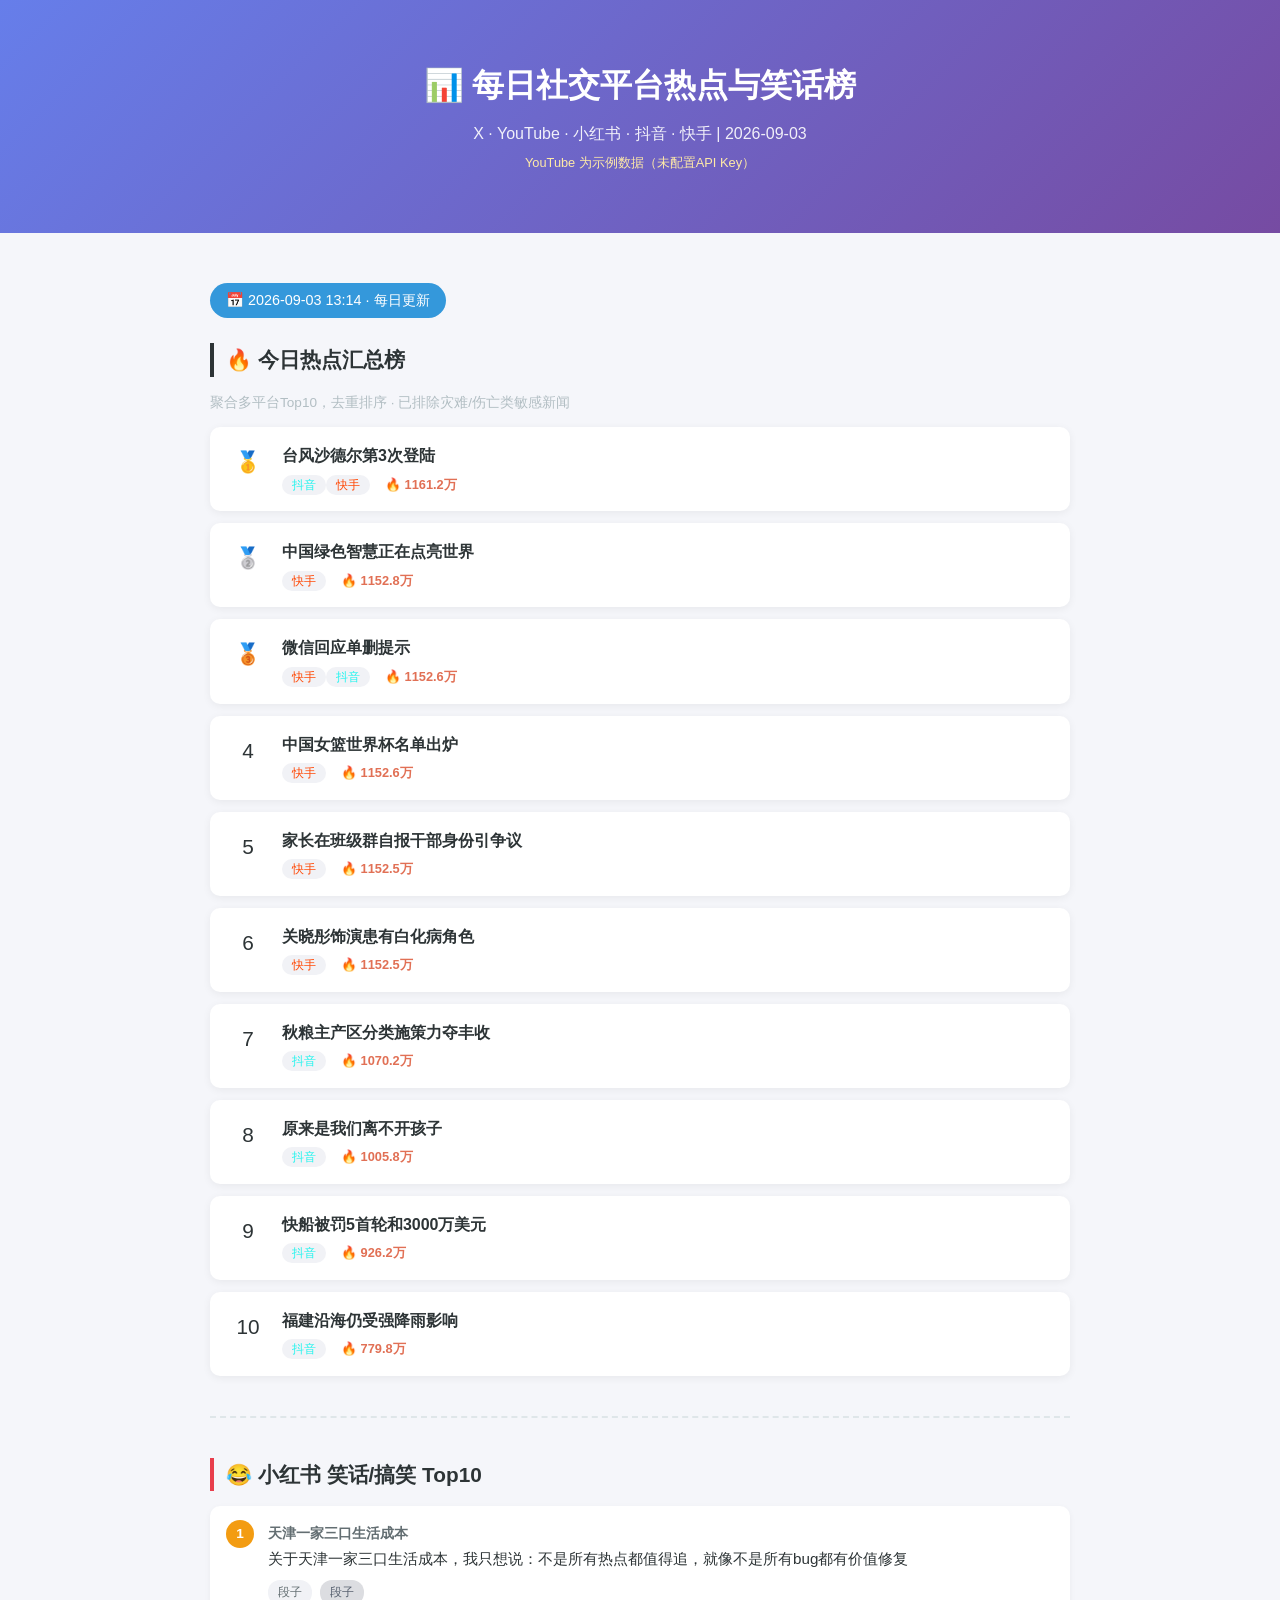
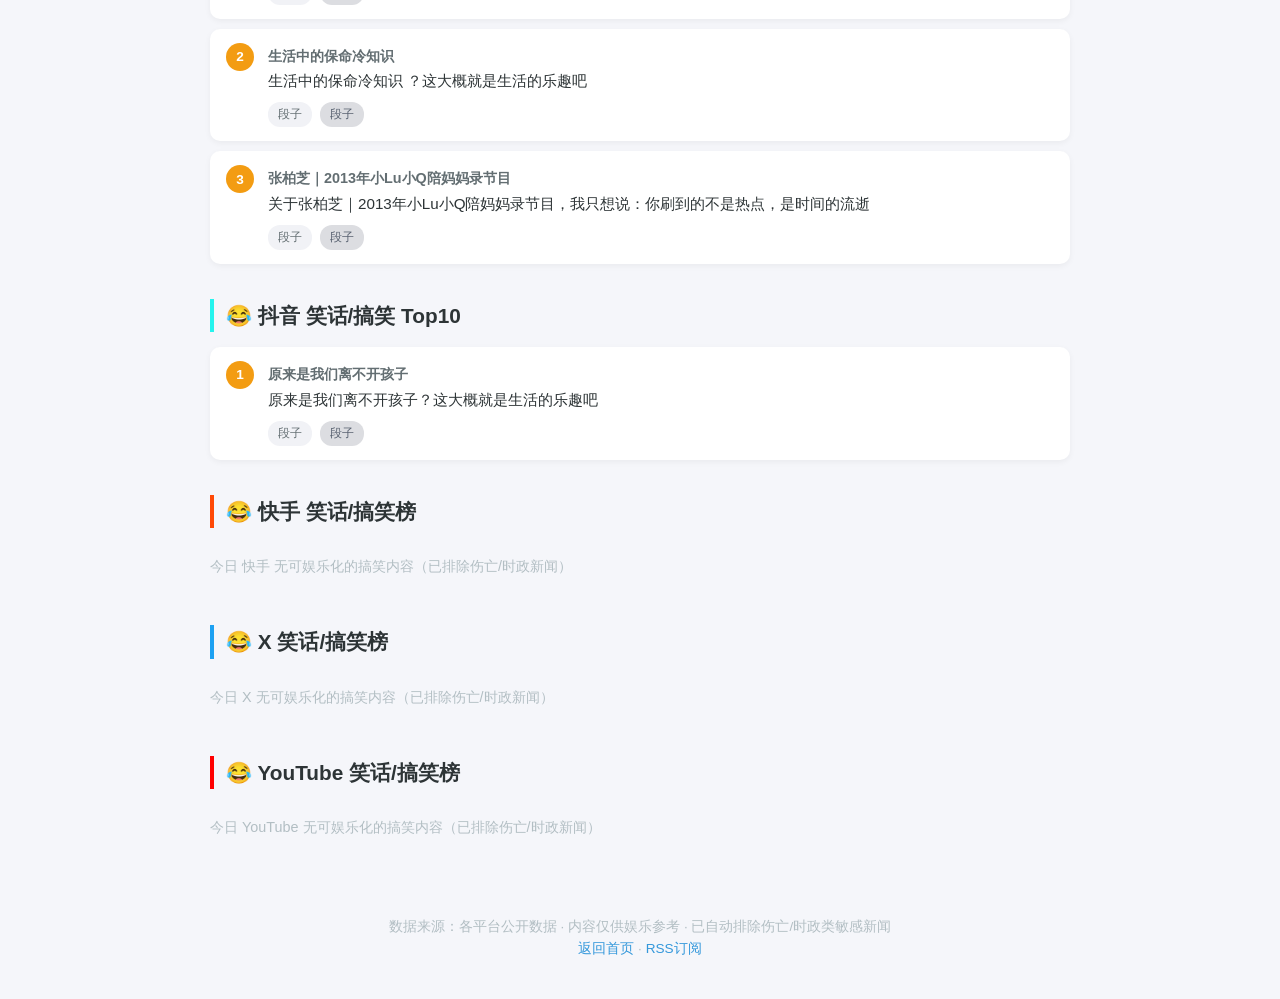
==== site/Joke/2026-09-03/index.html @ c174fdad "Weekly social report: hot topics + per-platform jokes with PDF email" ====
<!DOCTYPE html>
<html lang="zh-CN">
<head>
    <meta charset="UTF-8">
    <meta name="viewport" content="width=device-width, initial-scale=1.0">
    <meta name="description" content="每日社交平台热点与笑话汇总">
    <title>每日热点与笑话榜 2026-09-03</title>
    <link rel="stylesheet" href="../../css/style.css">
</head>
<body>
    <header class="site-header">
        <div class="container">
            <h1>📊 每日社交平台热点与笑话榜</h1>
            <p class="subtitle">X · YouTube · 小红书 · 抖音 · 快手 | 2026-09-03</p>
            <p class="note">YouTube 为示例数据（未配置API Key）</p>
        </div>
    </header>

    <main class="container">
        <div class="date-badge">📅 2026-09-03 13:14 · 每日更新</div>

        <section class="platform-section">
    <h2 style="border-left: 4px solid #2d3436;">🔥 今日热点汇总榜</h2>
    <p class="section-sub">聚合多平台Top10，去重排序 · 已排除灾难/伤亡类敏感新闻</p>
    <div class="card-list">
        <div class="card">
            <div class="card-rank">🥇</div>
            <div class="card-body">
                <h3><a href="https://www.douyin.com/hot/2632955" target="_blank">台风沙德尔第3次登陆</a></h3>

                <div class="meta">                    <span><span class="tag" style="color:#25f4ee">抖音</span><span class="tag" style="color:#ff4906">快手</span></span>                    <span class="heat">🔥 1161.2万</span>                                    </div>            </div>        </div>
        <div class="card">
            <div class="card-rank">🥈</div>
            <div class="card-body">
                <h3><a href="https://www.kuaishou.com/short-video/3x5frmxpx3v48da" target="_blank">中国绿色智慧正在点亮世界</a></h3>

                <div class="meta">                    <span><span class="tag" style="color:#ff4906">快手</span></span>                    <span class="heat">🔥 1152.8万</span>                                    </div>            </div>        </div>
        <div class="card">
            <div class="card-rank">🥉</div>
            <div class="card-body">
                <h3><a href="https://www.kuaishou.com/short-video/3xgzpvqjkgunh89" target="_blank">微信回应单删提示</a></h3>

                <div class="meta">                    <span><span class="tag" style="color:#ff4906">快手</span><span class="tag" style="color:#25f4ee">抖音</span></span>                    <span class="heat">🔥 1152.6万</span>                                    </div>            </div>        </div>
        <div class="card">
            <div class="card-rank">4</div>
            <div class="card-body">
                <h3><a href="https://www.kuaishou.com/short-video/3xcfpkc27pdkzvm" target="_blank">中国女篮世界杯名单出炉</a></h3>

                <div class="meta">                    <span><span class="tag" style="color:#ff4906">快手</span></span>                    <span class="heat">🔥 1152.6万</span>                                    </div>            </div>        </div>
        <div class="card">
            <div class="card-rank">5</div>
            <div class="card-body">
                <h3><a href="https://www.kuaishou.com/short-video/3xr33d6tainjcj6" target="_blank">家长在班级群自报干部身份引争议</a></h3>

                <div class="meta">                    <span><span class="tag" style="color:#ff4906">快手</span></span>                    <span class="heat">🔥 1152.5万</span>                                    </div>            </div>        </div>
        <div class="card">
            <div class="card-rank">6</div>
            <div class="card-body">
                <h3><a href="https://www.kuaishou.com/short-video/3x4h7dwc3u6pqkg" target="_blank">关晓彤饰演患有白化病角色</a></h3>

                <div class="meta">                    <span><span class="tag" style="color:#ff4906">快手</span></span>                    <span class="heat">🔥 1152.5万</span>                                    </div>            </div>        </div>
        <div class="card">
            <div class="card-rank">7</div>
            <div class="card-body">
                <h3><a href="https://www.douyin.com/hot/2633524" target="_blank">秋粮主产区分类施策力夺丰收</a></h3>

                <div class="meta">                    <span><span class="tag" style="color:#25f4ee">抖音</span></span>                    <span class="heat">🔥 1070.2万</span>                                    </div>            </div>        </div>
        <div class="card">
            <div class="card-rank">8</div>
            <div class="card-body">
                <h3><a href="https://www.douyin.com/hot/2633491" target="_blank">原来是我们离不开孩子</a></h3>

                <div class="meta">                    <span><span class="tag" style="color:#25f4ee">抖音</span></span>                    <span class="heat">🔥 1005.8万</span>                                    </div>            </div>        </div>
        <div class="card">
            <div class="card-rank">9</div>
            <div class="card-body">
                <h3><a href="https://www.douyin.com/hot/2633547" target="_blank">快船被罚5首轮和3000万美元</a></h3>

                <div class="meta">                    <span><span class="tag" style="color:#25f4ee">抖音</span></span>                    <span class="heat">🔥 926.2万</span>                                    </div>            </div>        </div>
        <div class="card">
            <div class="card-rank">10</div>
            <div class="card-body">
                <h3><a href="https://www.douyin.com/hot/2633720" target="_blank">福建沿海仍受强降雨影响</a></h3>

                <div class="meta">                    <span><span class="tag" style="color:#25f4ee">抖音</span></span>                    <span class="heat">🔥 779.8万</span>                                    </div>            </div>        </div>
    </div></section>

        <div class="report-divider"></div>

        <section class="platform-section funny-section">
    <h2 style="border-left: 4px solid #e83e4c;">😂 小红书 笑话/搞笑 Top10</h2>
    <div class="joke-list">
        <div class="joke-card">
            <div class="joke-number">1</div>
            <div class="joke-content">
<div class="joke-title"><a href="https://www.xiaohongshu.com/explore/6a5ed993000000001d00daf0" target="_blank">天津一家三口生活成本</a></div>
                <p class="joke-text">关于天津一家三口生活成本，我只想说：不是所有热点都值得追，就像不是所有bug都有价值修复</p>
                <div class="joke-tags">                    <span class="tag">段子</span>                    <span class="tag tag-gen">段子</span>                </div>            </div>        </div>
        <div class="joke-card">
            <div class="joke-number">2</div>
            <div class="joke-content">
<div class="joke-title"><a href="https://www.xiaohongshu.com/explore/6a4752b90000000008030053" target="_blank">生活中的保命冷知识 </a></div>
                <p class="joke-text">生活中的保命冷知识 ？这大概就是生活的乐趣吧</p>
                <div class="joke-tags">                    <span class="tag">段子</span>                    <span class="tag tag-gen">段子</span>                </div>            </div>        </div>
        <div class="joke-card">
            <div class="joke-number">3</div>
            <div class="joke-content">
<div class="joke-title"><a href="https://www.xiaohongshu.com/explore/6a56d748000000000803e5a0" target="_blank">张柏芝｜2013年小Lu小Q陪妈妈录节目</a></div>
                <p class="joke-text">关于张柏芝｜2013年小Lu小Q陪妈妈录节目，我只想说：你刷到的不是热点，是时间的流逝</p>
                <div class="joke-tags">                    <span class="tag">段子</span>                    <span class="tag tag-gen">段子</span>                </div>            </div>        </div>
    </div></section>
<section class="platform-section funny-section">
    <h2 style="border-left: 4px solid #25f4ee;">😂 抖音 笑话/搞笑 Top10</h2>
    <div class="joke-list">
        <div class="joke-card">
            <div class="joke-number">1</div>
            <div class="joke-content">
<div class="joke-title"><a href="https://www.douyin.com/hot/2633491" target="_blank">原来是我们离不开孩子</a></div>
                <p class="joke-text">原来是我们离不开孩子？这大概就是生活的乐趣吧</p>
                <div class="joke-tags">                    <span class="tag">段子</span>                    <span class="tag tag-gen">段子</span>                </div>            </div>        </div>
    </div></section>
<section class="platform-section funny-section"><h2 style="border-left:4px solid #ff4906;">😂 快手 笑话/搞笑榜</h2><p class="empty-hint">今日 快手 无可娱乐化的搞笑内容（已排除伤亡/时政新闻）</p></section>
<section class="platform-section funny-section"><h2 style="border-left:4px solid #1da1f2;">😂 X 笑话/搞笑榜</h2><p class="empty-hint">今日 X 无可娱乐化的搞笑内容（已排除伤亡/时政新闻）</p></section>
<section class="platform-section funny-section"><h2 style="border-left:4px solid #ff0000;">😂 YouTube 笑话/搞笑榜</h2><p class="empty-hint">今日 YouTube 无可娱乐化的搞笑内容（已排除伤亡/时政新闻）</p></section>

        <footer class="site-footer">
            <p>数据来源：各平台公开数据 · 内容仅供娱乐参考 · 已自动排除伤亡/时政类敏感新闻</p>
            <p><a href="../../index.html">返回首页</a> · <a href="../../rss.xml">RSS订阅</a></p>
        </footer>
    </main>
</body>
</html>
---- site/css/style.css ----
/* ============================================
   每日社交平台热门榜 - 样式表
   响应式设计，移动端友好
   ============================================ */

* {
    margin: 0;
    padding: 0;
    box-sizing: border-box;
}

body {
    font-family: -apple-system, BlinkMacSystemFont, "Segoe UI", "PingFang SC",
        "Hiragino Sans GB", "Microsoft YaHei", sans-serif;
    background: #f5f6fa;
    color: #2d3436;
    line-height: 1.6;
}

.container {
    max-width: 900px;
    margin: 0 auto;
    padding: 20px;
}

/* ===== Header ===== */
.site-header {
    background: linear-gradient(135deg, #667eea 0%, #764ba2 100%);
    color: #fff;
    padding: 40px 0;
    text-align: center;
    margin-bottom: 30px;
}

.site-header h1 {
    font-size: 2rem;
    margin-bottom: 10px;
}

.site-header .subtitle {
    font-size: 1rem;
    opacity: 0.9;
}

/* ===== Date badge ===== */
.date-badge {
    display: inline-block;
    background: #3498db;
    color: #fff;
    padding: 6px 16px;
    border-radius: 20px;
    font-size: 0.9rem;
    margin-bottom: 25px;
}

/* ===== Platform sections ===== */
.platform-section {
    margin-bottom: 35px;
}

.platform-section h2 {
    font-size: 1.3rem;
    margin-bottom: 15px;
    padding-left: 12px;
    color: #2d3436;
}

.card-list {
    display: grid;
    gap: 12px;
}

.card {
    background: #fff;
    border-radius: 10px;
    padding: 16px 18px;
    box-shadow: 0 2px 8px rgba(0,0,0,0.06);
    display: flex;
    align-items: flex-start;
    gap: 14px;
    transition: transform 0.2s, box-shadow 0.2s;
}

.card:hover {
    transform: translateY(-2px);
    box-shadow: 0 4px 15px rgba(0,0,0,0.1);
}

.card-rank {
    font-size: 1.3rem;
    min-width: 40px;
    text-align: center;
    padding-top: 2px;
}

.card h3 {
    font-size: 1rem;
    margin-bottom: 6px;
    flex: 1;
}

.card h3 a {
    color: #2d3436;
    text-decoration: none;
}

.card h3 a:hover {
    color: #3498db;
}

.card .desc {
    font-size: 0.9rem;
    color: #636e72;
    margin-bottom: 8px;
}

.card .meta {
    font-size: 0.8rem;
    color: #b2bec3;
    display: flex;
    gap: 15px;
}

/* ===== Jokes section ===== */
.joke-section {
    margin-top: 35px;
}

.joke-section h2 {
    font-size: 1.3rem;
    margin-bottom: 15px;
    padding-left: 12px;
    color: #2d3436;
}

.joke-list {
    display: grid;
    gap: 10px;
}

.joke-card {
    background: #fff;
    border-radius: 10px;
    padding: 14px 16px;
    box-shadow: 0 2px 6px rgba(0,0,0,0.05);
    display: flex;
    gap: 14px;
    align-items: flex-start;
}

.joke-number {
    background: #f39c12;
    color: #fff;
    border-radius: 50%;
    width: 28px;
    height: 28px;
    display: flex;
    align-items: center;
    justify-content: center;
    font-size: 0.85rem;
    font-weight: bold;
    flex-shrink: 0;
}

.joke-content p {
    font-size: 0.95rem;
    color: #2d3436;
    margin-bottom: 8px;
}

.joke-tags {
    display: flex;
    gap: 8px;
    flex-wrap: wrap;
}

.tag {
    background: #f1f2f6;
    color: #636e72;
    font-size: 0.75rem;
    padding: 3px 10px;
    border-radius: 12px;
}

/* ===== Archive list ===== */
.archive-list {
    list-style: none;
    padding: 0;
}

.archive-list li {
    background: #fff;
    margin-bottom: 8px;
    border-radius: 8px;
    box-shadow: 0 2px 6px rgba(0,0,0,0.05);
}

.archive-list li a {
    display: block;
    padding: 14px 18px;
    color: #2d3436;
    text-decoration: none;
    font-weight: 500;
}

.archive-list li a:hover {
    background: #f1f2f6;
    color: #3498db;
}

/* ===== 双报告：热点汇总 + 笑话榜 ===== */
.report-divider {
    border-top: 2px dashed #dfe6e9;
    margin: 40px 0;
}

.section-sub {
    font-size: 0.85rem;
    color: #b2bec3;
    margin-bottom: 14px;
}

.note {
    font-size: 0.8rem;
    color: #ffeaa7;
    margin-top: 6px;
}

.heat {
    color: #e17055;
    font-weight: 600;
}

.empty-hint {
    font-size: 0.9rem;
    color: #b2bec3;
    padding: 12px 0;
}

.funny-section {
    margin-top: 0;
}

.joke-title a {
    font-size: 0.9rem;
    font-weight: 600;
    color: #636e72;
    text-decoration: none;
}

.joke-title a:hover {
    color: #3498db;
}

.joke-text {
    font-size: 0.98rem;
    color: #2d3436;
    line-height: 1.7;
}

.tag-real {
    background: #dff9fb;
    color: #0984e3;
}

.tag-gen {
    background: #dcdde1;
    color: #57606f;
}

/* ===== Footer ===== */
.site-footer {
    text-align: center;
    padding: 30px 0 20px;
    color: #b2bec3;
    font-size: 0.85rem;
}

.site-footer a {
    color: #3498db;
    text-decoration: none;
}

.site-footer a:hover {
    text-decoration: underline;
}

/* ===== Responsive ===== */
@media (max-width: 600px) {
    .site-header h1 {
        font-size: 1.5rem;
    }
    
    .card {
        flex-direction: column;
        gap: 8px;
    }
    
    .card-rank {
        font-size: 1.1rem;
    }
}
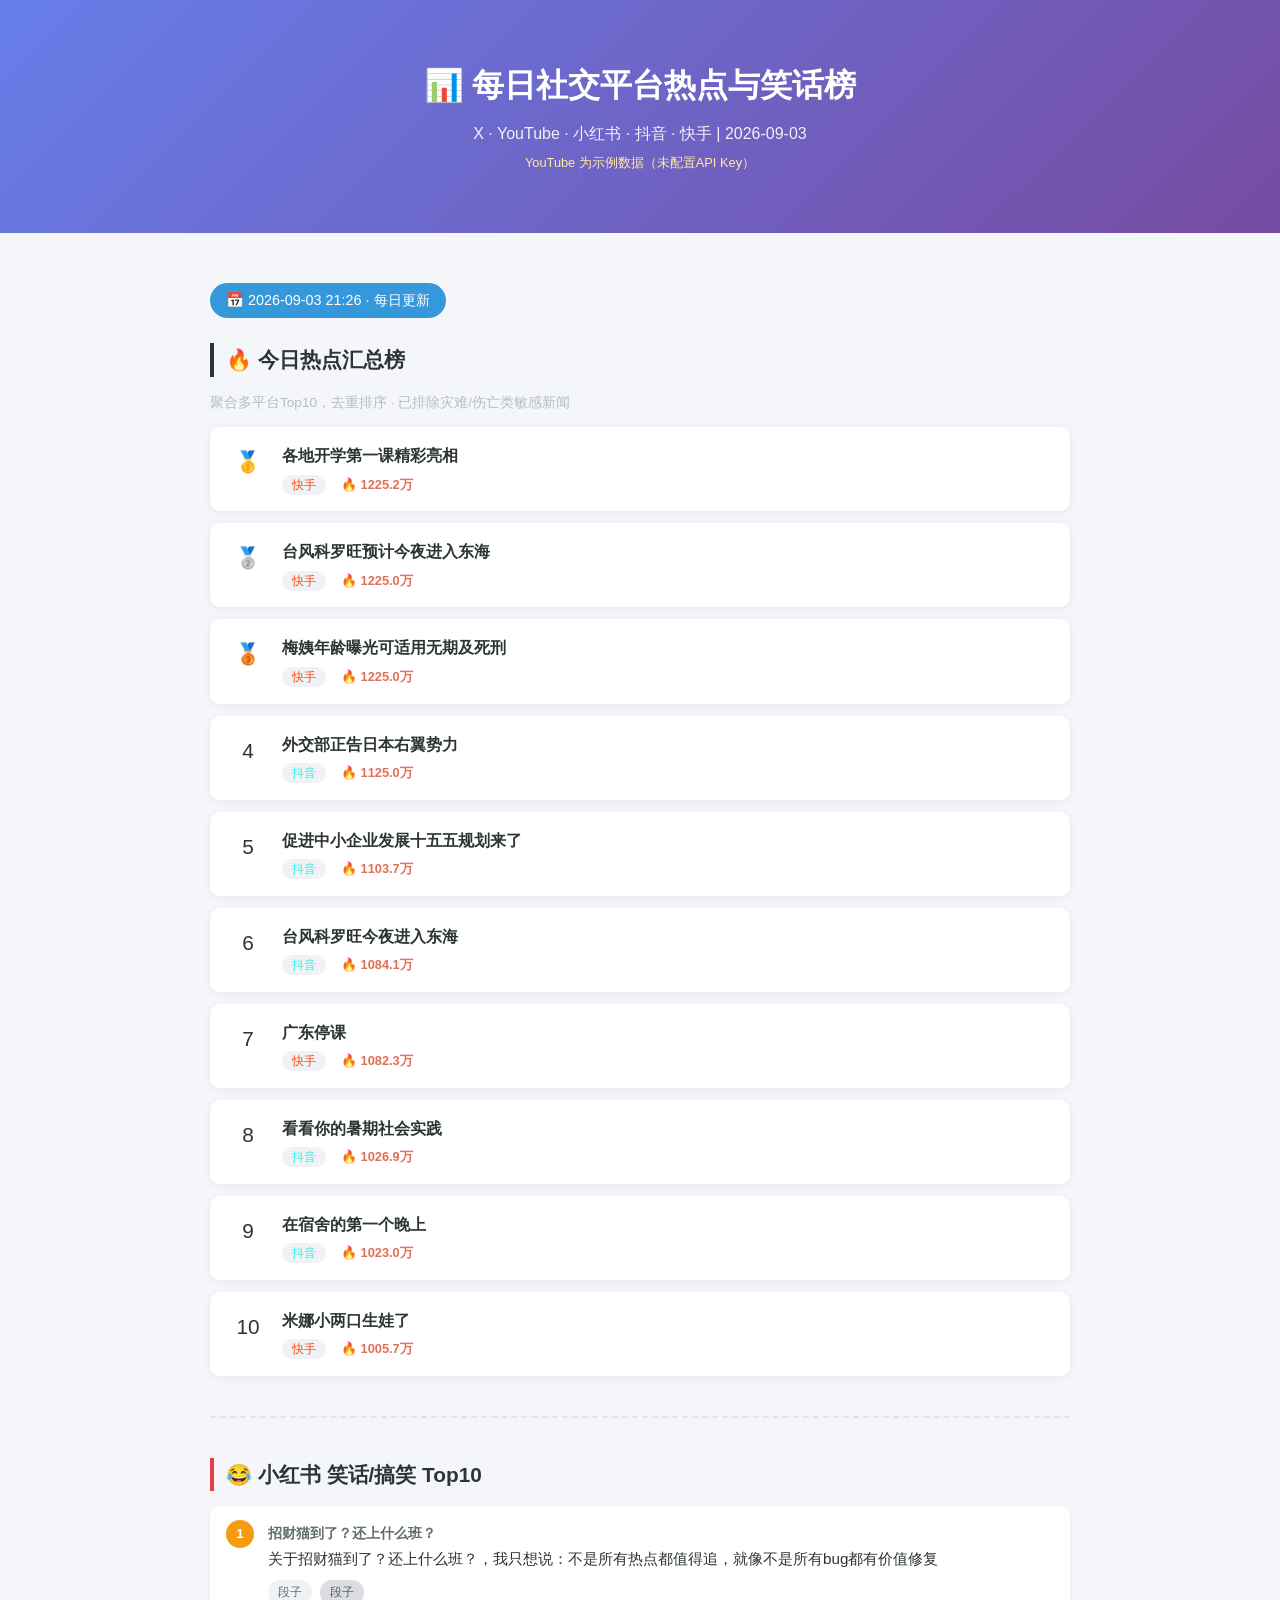
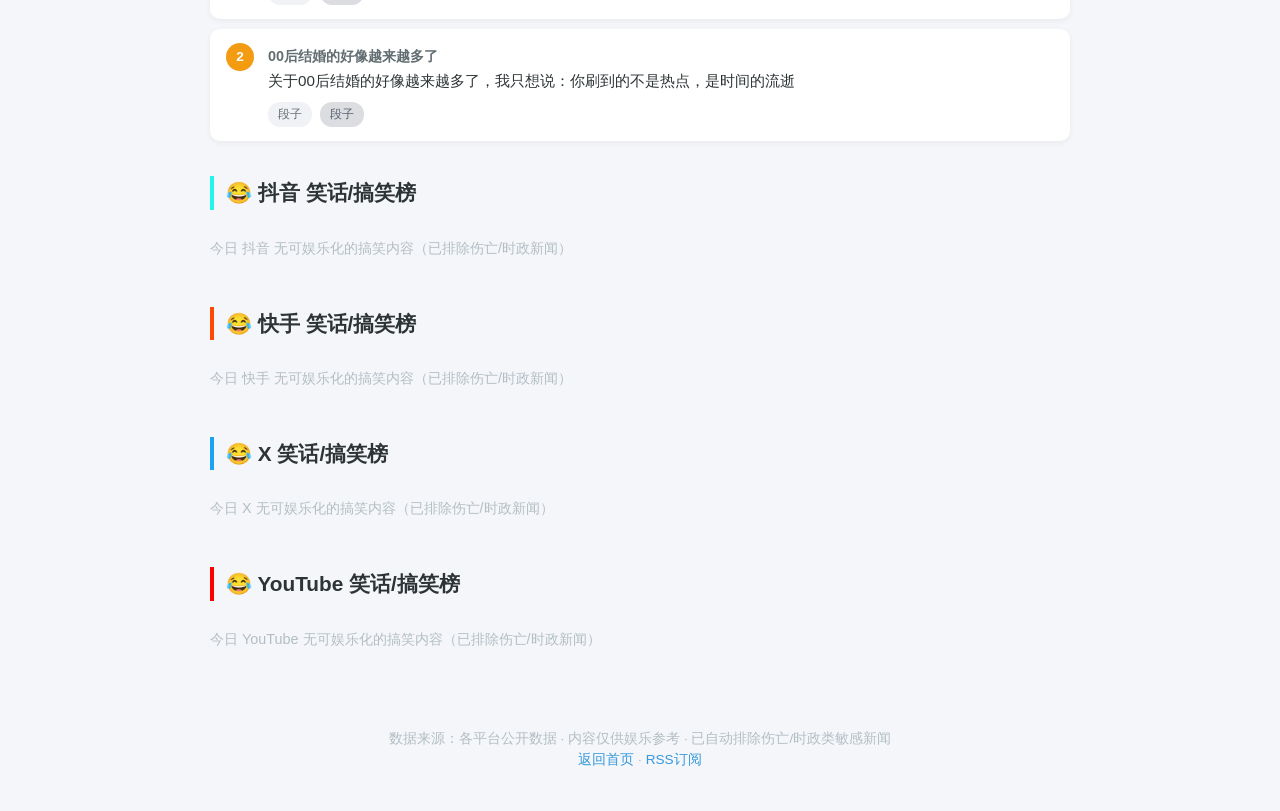
==== commit 00d67b99: "Remove email/PDF pipeline; GitHub Pages only (weekly Friday)" ====
--- a/site/Joke/2026-09-03/index.html
+++ b/site/Joke/2026-09-03/index.html
@@ -17,7 +17,7 @@
     </header>
 
     <main class="container">
-        <div class="date-badge">📅 2026-09-03 13:14 · 每日更新</div>
+        <div class="date-badge">📅 2026-09-03 21:26 · 每日更新</div>
 
         <section class="platform-section">
     <h2 style="border-left: 4px solid #2d3436;">🔥 今日热点汇总榜</h2>
@@ -26,63 +26,63 @@
         <div class="card">
             <div class="card-rank">🥇</div>
             <div class="card-body">
-                <h3><a href="https://www.douyin.com/hot/2632955" target="_blank">台风沙德尔第3次登陆</a></h3>
+                <h3><a href="https://www.kuaishou.com/short-video/3x2bf2iab6qd4yc" target="_blank">各地开学第一课精彩亮相</a></h3>
 
-                <div class="meta">                    <span><span class="tag" style="color:#25f4ee">抖音</span><span class="tag" style="color:#ff4906">快手</span></span>                    <span class="heat">🔥 1161.2万</span>                                    </div>            </div>        </div>
+                <div class="meta">                    <span><span class="tag" style="color:#ff4906">快手</span></span>                    <span class="heat">🔥 1225.2万</span>                                    </div>            </div>        </div>
         <div class="card">
             <div class="card-rank">🥈</div>
             <div class="card-body">
-                <h3><a href="https://www.kuaishou.com/short-video/3x5frmxpx3v48da" target="_blank">中国绿色智慧正在点亮世界</a></h3>
+                <h3><a href="https://www.kuaishou.com/short-video/3xa434nrry4epyq" target="_blank">台风科罗旺预计今夜进入东海</a></h3>
 
-                <div class="meta">                    <span><span class="tag" style="color:#ff4906">快手</span></span>                    <span class="heat">🔥 1152.8万</span>                                    </div>            </div>        </div>
+                <div class="meta">                    <span><span class="tag" style="color:#ff4906">快手</span></span>                    <span class="heat">🔥 1225.0万</span>                                    </div>            </div>        </div>
         <div class="card">
             <div class="card-rank">🥉</div>
             <div class="card-body">
-                <h3><a href="https://www.kuaishou.com/short-video/3xgzpvqjkgunh89" target="_blank">微信回应单删提示</a></h3>
+                <h3><a href="https://www.kuaishou.com/short-video/3xf2jmhswxb273m" target="_blank">梅姨年龄曝光可适用无期及死刑</a></h3>
 
-                <div class="meta">                    <span><span class="tag" style="color:#ff4906">快手</span><span class="tag" style="color:#25f4ee">抖音</span></span>                    <span class="heat">🔥 1152.6万</span>                                    </div>            </div>        </div>
+                <div class="meta">                    <span><span class="tag" style="color:#ff4906">快手</span></span>                    <span class="heat">🔥 1225.0万</span>                                    </div>            </div>        </div>
         <div class="card">
             <div class="card-rank">4</div>
             <div class="card-body">
-                <h3><a href="https://www.kuaishou.com/short-video/3xcfpkc27pdkzvm" target="_blank">中国女篮世界杯名单出炉</a></h3>
+                <h3><a href="https://www.douyin.com/hot/2634210" target="_blank">外交部正告日本右翼势力</a></h3>
 
-                <div class="meta">                    <span><span class="tag" style="color:#ff4906">快手</span></span>                    <span class="heat">🔥 1152.6万</span>                                    </div>            </div>        </div>
+                <div class="meta">                    <span><span class="tag" style="color:#25f4ee">抖音</span></span>                    <span class="heat">🔥 1125.0万</span>                                    </div>            </div>        </div>
         <div class="card">
             <div class="card-rank">5</div>
             <div class="card-body">
-                <h3><a href="https://www.kuaishou.com/short-video/3xr33d6tainjcj6" target="_blank">家长在班级群自报干部身份引争议</a></h3>
+                <h3><a href="https://www.douyin.com/hot/2634375" target="_blank">促进中小企业发展十五五规划来了</a></h3>
 
-                <div class="meta">                    <span><span class="tag" style="color:#ff4906">快手</span></span>                    <span class="heat">🔥 1152.5万</span>                                    </div>            </div>        </div>
+                <div class="meta">                    <span><span class="tag" style="color:#25f4ee">抖音</span></span>                    <span class="heat">🔥 1103.7万</span>                                    </div>            </div>        </div>
         <div class="card">
             <div class="card-rank">6</div>
             <div class="card-body">
-                <h3><a href="https://www.kuaishou.com/short-video/3x4h7dwc3u6pqkg" target="_blank">关晓彤饰演患有白化病角色</a></h3>
+                <h3><a href="https://www.douyin.com/hot/2634133" target="_blank">台风科罗旺今夜进入东海</a></h3>
 
-                <div class="meta">                    <span><span class="tag" style="color:#ff4906">快手</span></span>                    <span class="heat">🔥 1152.5万</span>                                    </div>            </div>        </div>
+                <div class="meta">                    <span><span class="tag" style="color:#25f4ee">抖音</span></span>                    <span class="heat">🔥 1084.1万</span>                                    </div>            </div>        </div>
         <div class="card">
             <div class="card-rank">7</div>
             <div class="card-body">
-                <h3><a href="https://www.douyin.com/hot/2633524" target="_blank">秋粮主产区分类施策力夺丰收</a></h3>
+                <h3><a href="https://www.kuaishou.com/short-video/3x9yuugppn3aa7s" target="_blank">广东停课</a></h3>
 
-                <div class="meta">                    <span><span class="tag" style="color:#25f4ee">抖音</span></span>                    <span class="heat">🔥 1070.2万</span>                                    </div>            </div>        </div>
+                <div class="meta">                    <span><span class="tag" style="color:#ff4906">快手</span></span>                    <span class="heat">🔥 1082.3万</span>                                    </div>            </div>        </div>
         <div class="card">
             <div class="card-rank">8</div>
             <div class="card-body">
-                <h3><a href="https://www.douyin.com/hot/2633491" target="_blank">原来是我们离不开孩子</a></h3>
+                <h3><a href="https://www.douyin.com/hot/2634491" target="_blank">看看你的暑期社会实践</a></h3>
 
-                <div class="meta">                    <span><span class="tag" style="color:#25f4ee">抖音</span></span>                    <span class="heat">🔥 1005.8万</span>                                    </div>            </div>        </div>
+                <div class="meta">                    <span><span class="tag" style="color:#25f4ee">抖音</span></span>                    <span class="heat">🔥 1026.9万</span>                                    </div>            </div>        </div>
         <div class="card">
             <div class="card-rank">9</div>
             <div class="card-body">
-                <h3><a href="https://www.douyin.com/hot/2633547" target="_blank">快船被罚5首轮和3000万美元</a></h3>
+                <h3><a href="https://www.douyin.com/hot/2632573" target="_blank">在宿舍的第一个晚上</a></h3>
 
-                <div class="meta">                    <span><span class="tag" style="color:#25f4ee">抖音</span></span>                    <span class="heat">🔥 926.2万</span>                                    </div>            </div>        </div>
+                <div class="meta">                    <span><span class="tag" style="color:#25f4ee">抖音</span></span>                    <span class="heat">🔥 1023.0万</span>                                    </div>            </div>        </div>
         <div class="card">
             <div class="card-rank">10</div>
             <div class="card-body">
-                <h3><a href="https://www.douyin.com/hot/2633720" target="_blank">福建沿海仍受强降雨影响</a></h3>
+                <h3><a href="https://www.kuaishou.com/short-video/3x9m2zddat4hib6" target="_blank">米娜小两口生娃了</a></h3>
 
-                <div class="meta">                    <span><span class="tag" style="color:#25f4ee">抖音</span></span>                    <span class="heat">🔥 779.8万</span>                                    </div>            </div>        </div>
+                <div class="meta">                    <span><span class="tag" style="color:#ff4906">快手</span></span>                    <span class="heat">🔥 1005.7万</span>                                    </div>            </div>        </div>
     </div></section>
 
         <div class="report-divider"></div>
@@ -93,32 +93,17 @@
         <div class="joke-card">
             <div class="joke-number">1</div>
             <div class="joke-content">
-<div class="joke-title"><a href="https://www.xiaohongshu.com/explore/6a5ed993000000001d00daf0" target="_blank">天津一家三口生活成本</a></div>
-                <p class="joke-text">关于天津一家三口生活成本，我只想说：不是所有热点都值得追，就像不是所有bug都有价值修复</p>
+<div class="joke-title"><a href="https://www.xiaohongshu.com/explore/6a4a93bb000000001101dbb7" target="_blank">招财猫到了？还上什么班？</a></div>
+                <p class="joke-text">关于招财猫到了？还上什么班？，我只想说：不是所有热点都值得追，就像不是所有bug都有价值修复</p>
                 <div class="joke-tags">                    <span class="tag">段子</span>                    <span class="tag tag-gen">段子</span>                </div>            </div>        </div>
         <div class="joke-card">
             <div class="joke-number">2</div>
             <div class="joke-content">
-<div class="joke-title"><a href="https://www.xiaohongshu.com/explore/6a4752b90000000008030053" target="_blank">生活中的保命冷知识 </a></div>
-                <p class="joke-text">生活中的保命冷知识 ？这大概就是生活的乐趣吧</p>
-                <div class="joke-tags">                    <span class="tag">段子</span>                    <span class="tag tag-gen">段子</span>                </div>            </div>        </div>
-        <div class="joke-card">
-            <div class="joke-number">3</div>
-            <div class="joke-content">
-<div class="joke-title"><a href="https://www.xiaohongshu.com/explore/6a56d748000000000803e5a0" target="_blank">张柏芝｜2013年小Lu小Q陪妈妈录节目</a></div>
-                <p class="joke-text">关于张柏芝｜2013年小Lu小Q陪妈妈录节目，我只想说：你刷到的不是热点，是时间的流逝</p>
+<div class="joke-title"><a href="https://www.xiaohongshu.com/explore/6a618bbd000000000a038a32" target="_blank">00后结婚的好像越来越多了</a></div>
+                <p class="joke-text">关于00后结婚的好像越来越多了，我只想说：你刷到的不是热点，是时间的流逝</p>
                 <div class="joke-tags">                    <span class="tag">段子</span>                    <span class="tag tag-gen">段子</span>                </div>            </div>        </div>
     </div></section>
-<section class="platform-section funny-section">
-    <h2 style="border-left: 4px solid #25f4ee;">😂 抖音 笑话/搞笑 Top10</h2>
-    <div class="joke-list">
-        <div class="joke-card">
-            <div class="joke-number">1</div>
-            <div class="joke-content">
-<div class="joke-title"><a href="https://www.douyin.com/hot/2633491" target="_blank">原来是我们离不开孩子</a></div>
-                <p class="joke-text">原来是我们离不开孩子？这大概就是生活的乐趣吧</p>
-                <div class="joke-tags">                    <span class="tag">段子</span>                    <span class="tag tag-gen">段子</span>                </div>            </div>        </div>
-    </div></section>
+<section class="platform-section funny-section"><h2 style="border-left:4px solid #25f4ee;">😂 抖音 笑话/搞笑榜</h2><p class="empty-hint">今日 抖音 无可娱乐化的搞笑内容（已排除伤亡/时政新闻）</p></section>
 <section class="platform-section funny-section"><h2 style="border-left:4px solid #ff4906;">😂 快手 笑话/搞笑榜</h2><p class="empty-hint">今日 快手 无可娱乐化的搞笑内容（已排除伤亡/时政新闻）</p></section>
 <section class="platform-section funny-section"><h2 style="border-left:4px solid #1da1f2;">😂 X 笑话/搞笑榜</h2><p class="empty-hint">今日 X 无可娱乐化的搞笑内容（已排除伤亡/时政新闻）</p></section>
 <section class="platform-section funny-section"><h2 style="border-left:4px solid #ff0000;">😂 YouTube 笑话/搞笑榜</h2><p class="empty-hint">今日 YouTube 无可娱乐化的搞笑内容（已排除伤亡/时政新闻）</p></section>
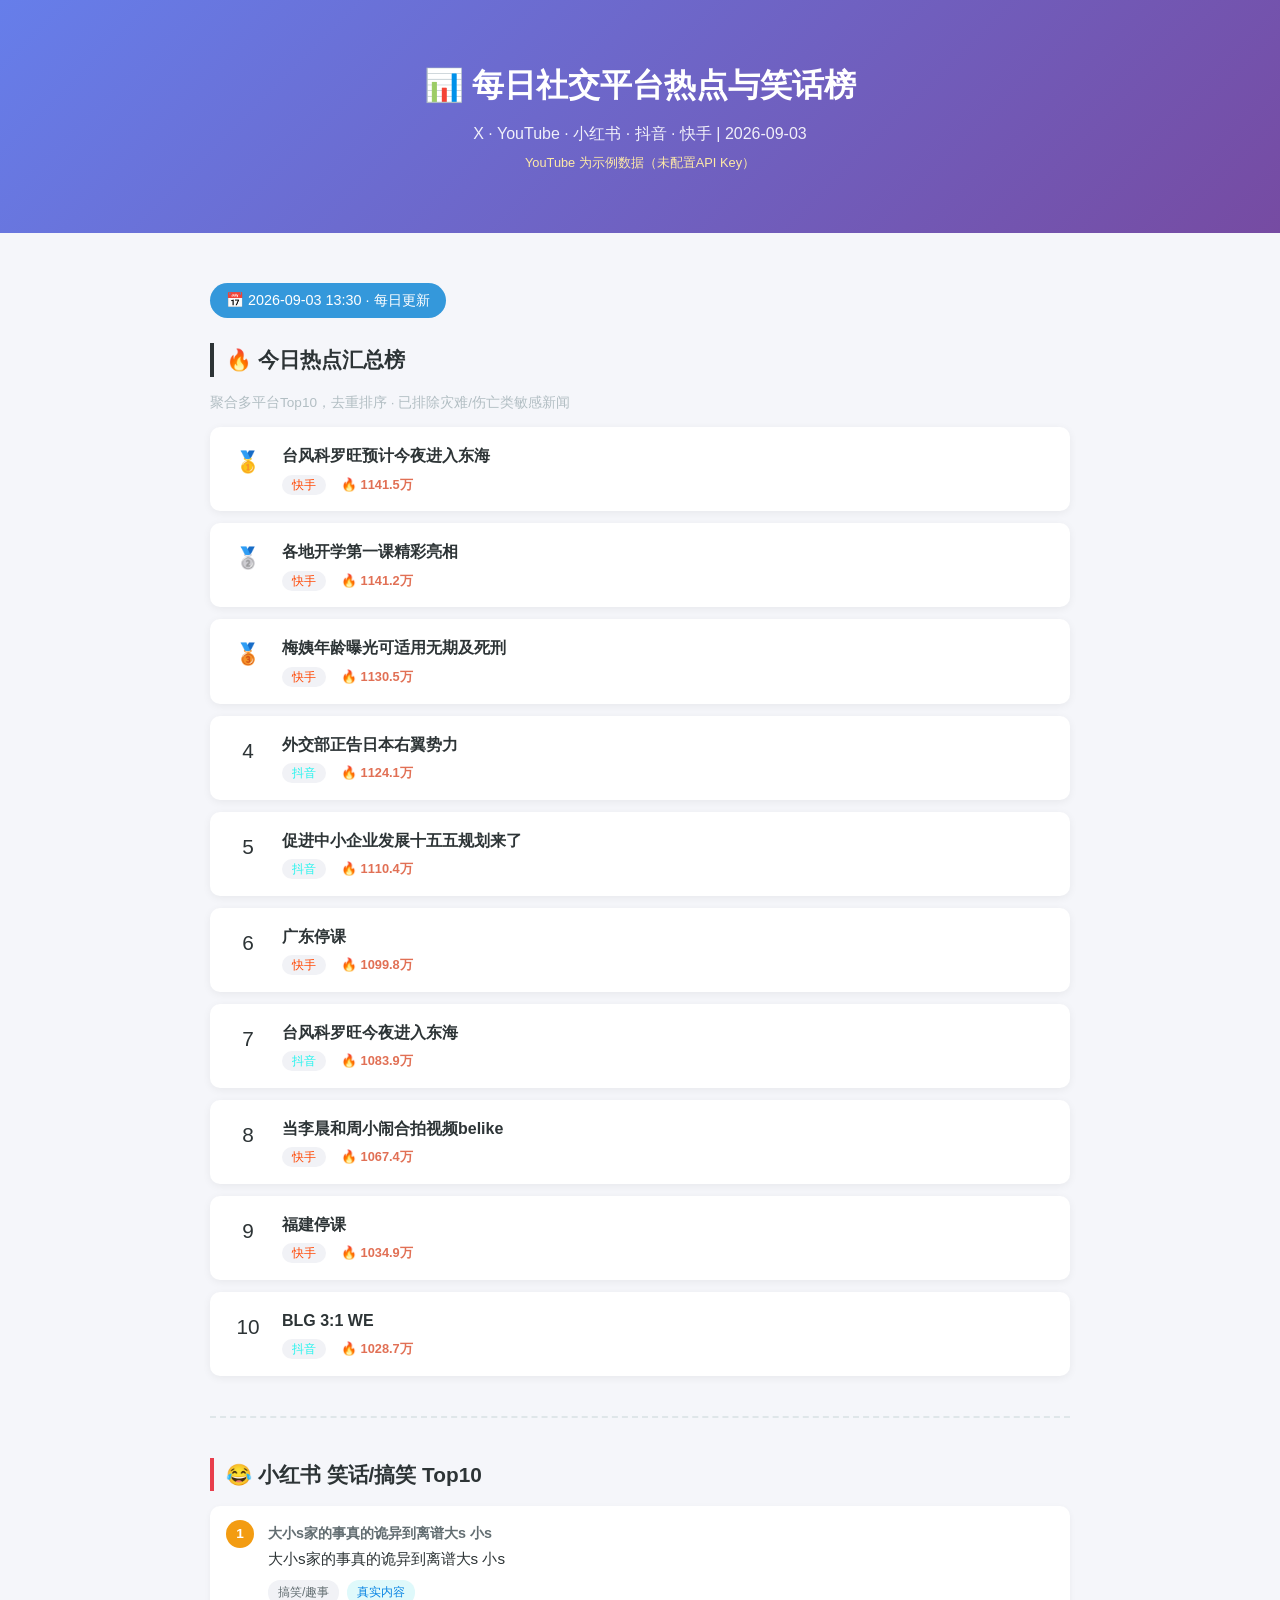
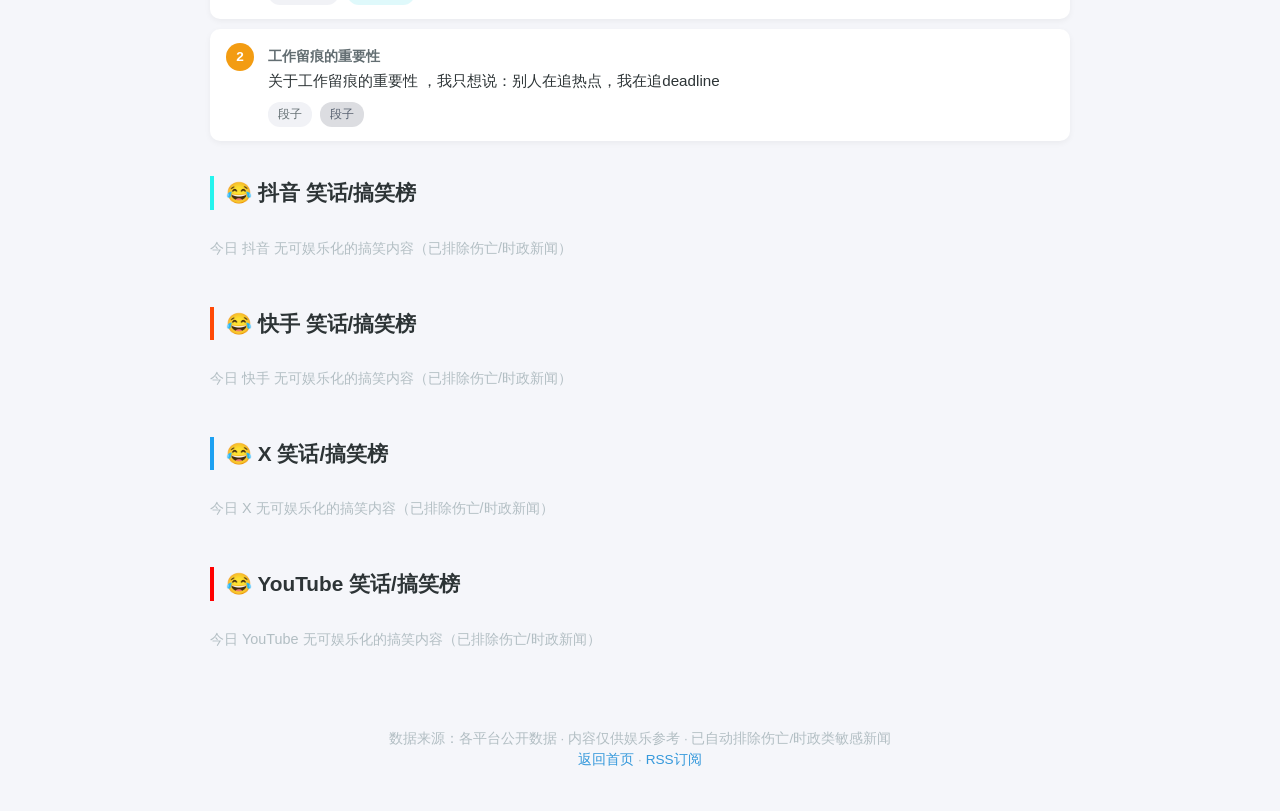
==== commit b362c649: "📊 Weekly update: 2026-09-03" ====
--- a/site/Joke/2026-09-03/index.html
+++ b/site/Joke/2026-09-03/index.html
@@ -17,7 +17,7 @@
     </header>
 
     <main class="container">
-        <div class="date-badge">📅 2026-09-03 21:26 · 每日更新</div>
+        <div class="date-badge">📅 2026-09-03 13:30 · 每日更新</div>
 
         <section class="platform-section">
     <h2 style="border-left: 4px solid #2d3436;">🔥 今日热点汇总榜</h2>
@@ -26,63 +26,63 @@
         <div class="card">
             <div class="card-rank">🥇</div>
             <div class="card-body">
-                <h3><a href="https://www.kuaishou.com/short-video/3x2bf2iab6qd4yc" target="_blank">各地开学第一课精彩亮相</a></h3>
+                <h3><a href="https://www.kuaishou.com/short-video/3xa434nrry4epyq" target="_blank">台风科罗旺预计今夜进入东海</a></h3>
 
-                <div class="meta">                    <span><span class="tag" style="color:#ff4906">快手</span></span>                    <span class="heat">🔥 1225.2万</span>                                    </div>            </div>        </div>
+                <div class="meta">                    <span><span class="tag" style="color:#ff4906">快手</span></span>                    <span class="heat">🔥 1141.5万</span>                                    </div>            </div>        </div>
         <div class="card">
             <div class="card-rank">🥈</div>
             <div class="card-body">
-                <h3><a href="https://www.kuaishou.com/short-video/3xa434nrry4epyq" target="_blank">台风科罗旺预计今夜进入东海</a></h3>
+                <h3><a href="https://www.kuaishou.com/short-video/3x2bf2iab6qd4yc" target="_blank">各地开学第一课精彩亮相</a></h3>
 
-                <div class="meta">                    <span><span class="tag" style="color:#ff4906">快手</span></span>                    <span class="heat">🔥 1225.0万</span>                                    </div>            </div>        </div>
+                <div class="meta">                    <span><span class="tag" style="color:#ff4906">快手</span></span>                    <span class="heat">🔥 1141.2万</span>                                    </div>            </div>        </div>
         <div class="card">
             <div class="card-rank">🥉</div>
             <div class="card-body">
                 <h3><a href="https://www.kuaishou.com/short-video/3xf2jmhswxb273m" target="_blank">梅姨年龄曝光可适用无期及死刑</a></h3>
 
-                <div class="meta">                    <span><span class="tag" style="color:#ff4906">快手</span></span>                    <span class="heat">🔥 1225.0万</span>                                    </div>            </div>        </div>
+                <div class="meta">                    <span><span class="tag" style="color:#ff4906">快手</span></span>                    <span class="heat">🔥 1130.5万</span>                                    </div>            </div>        </div>
         <div class="card">
             <div class="card-rank">4</div>
             <div class="card-body">
                 <h3><a href="https://www.douyin.com/hot/2634210" target="_blank">外交部正告日本右翼势力</a></h3>
 
-                <div class="meta">                    <span><span class="tag" style="color:#25f4ee">抖音</span></span>                    <span class="heat">🔥 1125.0万</span>                                    </div>            </div>        </div>
+                <div class="meta">                    <span><span class="tag" style="color:#25f4ee">抖音</span></span>                    <span class="heat">🔥 1124.1万</span>                                    </div>            </div>        </div>
         <div class="card">
             <div class="card-rank">5</div>
             <div class="card-body">
                 <h3><a href="https://www.douyin.com/hot/2634375" target="_blank">促进中小企业发展十五五规划来了</a></h3>
 
-                <div class="meta">                    <span><span class="tag" style="color:#25f4ee">抖音</span></span>                    <span class="heat">🔥 1103.7万</span>                                    </div>            </div>        </div>
+                <div class="meta">                    <span><span class="tag" style="color:#25f4ee">抖音</span></span>                    <span class="heat">🔥 1110.4万</span>                                    </div>            </div>        </div>
         <div class="card">
             <div class="card-rank">6</div>
             <div class="card-body">
-                <h3><a href="https://www.douyin.com/hot/2634133" target="_blank">台风科罗旺今夜进入东海</a></h3>
+                <h3><a href="https://www.kuaishou.com/short-video/3x9yuugppn3aa7s" target="_blank">广东停课</a></h3>
 
-                <div class="meta">                    <span><span class="tag" style="color:#25f4ee">抖音</span></span>                    <span class="heat">🔥 1084.1万</span>                                    </div>            </div>        </div>
+                <div class="meta">                    <span><span class="tag" style="color:#ff4906">快手</span></span>                    <span class="heat">🔥 1099.8万</span>                                    </div>            </div>        </div>
         <div class="card">
             <div class="card-rank">7</div>
             <div class="card-body">
-                <h3><a href="https://www.kuaishou.com/short-video/3x9yuugppn3aa7s" target="_blank">广东停课</a></h3>
+                <h3><a href="https://www.douyin.com/hot/2634133" target="_blank">台风科罗旺今夜进入东海</a></h3>
 
-                <div class="meta">                    <span><span class="tag" style="color:#ff4906">快手</span></span>                    <span class="heat">🔥 1082.3万</span>                                    </div>            </div>        </div>
+                <div class="meta">                    <span><span class="tag" style="color:#25f4ee">抖音</span></span>                    <span class="heat">🔥 1083.9万</span>                                    </div>            </div>        </div>
         <div class="card">
             <div class="card-rank">8</div>
             <div class="card-body">
-                <h3><a href="https://www.douyin.com/hot/2634491" target="_blank">看看你的暑期社会实践</a></h3>
+                <h3><a href="https://www.kuaishou.com/short-video/3xj2up68aqbqhni" target="_blank">当李晨和周小闹合拍视频belike</a></h3>
 
-                <div class="meta">                    <span><span class="tag" style="color:#25f4ee">抖音</span></span>                    <span class="heat">🔥 1026.9万</span>                                    </div>            </div>        </div>
+                <div class="meta">                    <span><span class="tag" style="color:#ff4906">快手</span></span>                    <span class="heat">🔥 1067.4万</span>                                    </div>            </div>        </div>
         <div class="card">
             <div class="card-rank">9</div>
             <div class="card-body">
-                <h3><a href="https://www.douyin.com/hot/2632573" target="_blank">在宿舍的第一个晚上</a></h3>
+                <h3><a href="https://www.kuaishou.com/short-video/3xckj8zqz2kjmrs" target="_blank">福建停课</a></h3>
 
-                <div class="meta">                    <span><span class="tag" style="color:#25f4ee">抖音</span></span>                    <span class="heat">🔥 1023.0万</span>                                    </div>            </div>        </div>
+                <div class="meta">                    <span><span class="tag" style="color:#ff4906">快手</span></span>                    <span class="heat">🔥 1034.9万</span>                                    </div>            </div>        </div>
         <div class="card">
             <div class="card-rank">10</div>
             <div class="card-body">
-                <h3><a href="https://www.kuaishou.com/short-video/3x9m2zddat4hib6" target="_blank">米娜小两口生娃了</a></h3>
+                <h3><a href="https://www.douyin.com/hot/2634539" target="_blank">BLG 3:1 WE</a></h3>
 
-                <div class="meta">                    <span><span class="tag" style="color:#ff4906">快手</span></span>                    <span class="heat">🔥 1005.7万</span>                                    </div>            </div>        </div>
+                <div class="meta">                    <span><span class="tag" style="color:#25f4ee">抖音</span></span>                    <span class="heat">🔥 1028.7万</span>                                    </div>            </div>        </div>
     </div></section>
 
         <div class="report-divider"></div>
@@ -93,14 +93,14 @@
         <div class="joke-card">
             <div class="joke-number">1</div>
             <div class="joke-content">
-<div class="joke-title"><a href="https://www.xiaohongshu.com/explore/6a4a93bb000000001101dbb7" target="_blank">招财猫到了？还上什么班？</a></div>
-                <p class="joke-text">关于招财猫到了？还上什么班？，我只想说：不是所有热点都值得追，就像不是所有bug都有价值修复</p>
-                <div class="joke-tags">                    <span class="tag">段子</span>                    <span class="tag tag-gen">段子</span>                </div>            </div>        </div>
+<div class="joke-title"><a href="https://www.xiaohongshu.com/explore/6a582ea30000000011013d7e" target="_blank">大小s家的事真的诡异到离谱大s 小s</a></div>
+                <p class="joke-text">大小s家的事真的诡异到离谱大s 小s</p>
+                <div class="joke-tags">                    <span class="tag">搞笑/趣事</span>                    <span class="tag tag-real">真实内容</span>                </div>            </div>        </div>
         <div class="joke-card">
             <div class="joke-number">2</div>
             <div class="joke-content">
-<div class="joke-title"><a href="https://www.xiaohongshu.com/explore/6a618bbd000000000a038a32" target="_blank">00后结婚的好像越来越多了</a></div>
-                <p class="joke-text">关于00后结婚的好像越来越多了，我只想说：你刷到的不是热点，是时间的流逝</p>
+<div class="joke-title"><a href="https://www.xiaohongshu.com/explore/6a7d33ad000000003300a98a" target="_blank">工作留痕的重要性 </a></div>
+                <p class="joke-text">关于工作留痕的重要性 ，我只想说：别人在追热点，我在追deadline</p>
                 <div class="joke-tags">                    <span class="tag">段子</span>                    <span class="tag tag-gen">段子</span>                </div>            </div>        </div>
     </div></section>
 <section class="platform-section funny-section"><h2 style="border-left:4px solid #25f4ee;">😂 抖音 笑话/搞笑榜</h2><p class="empty-hint">今日 抖音 无可娱乐化的搞笑内容（已排除伤亡/时政新闻）</p></section>
